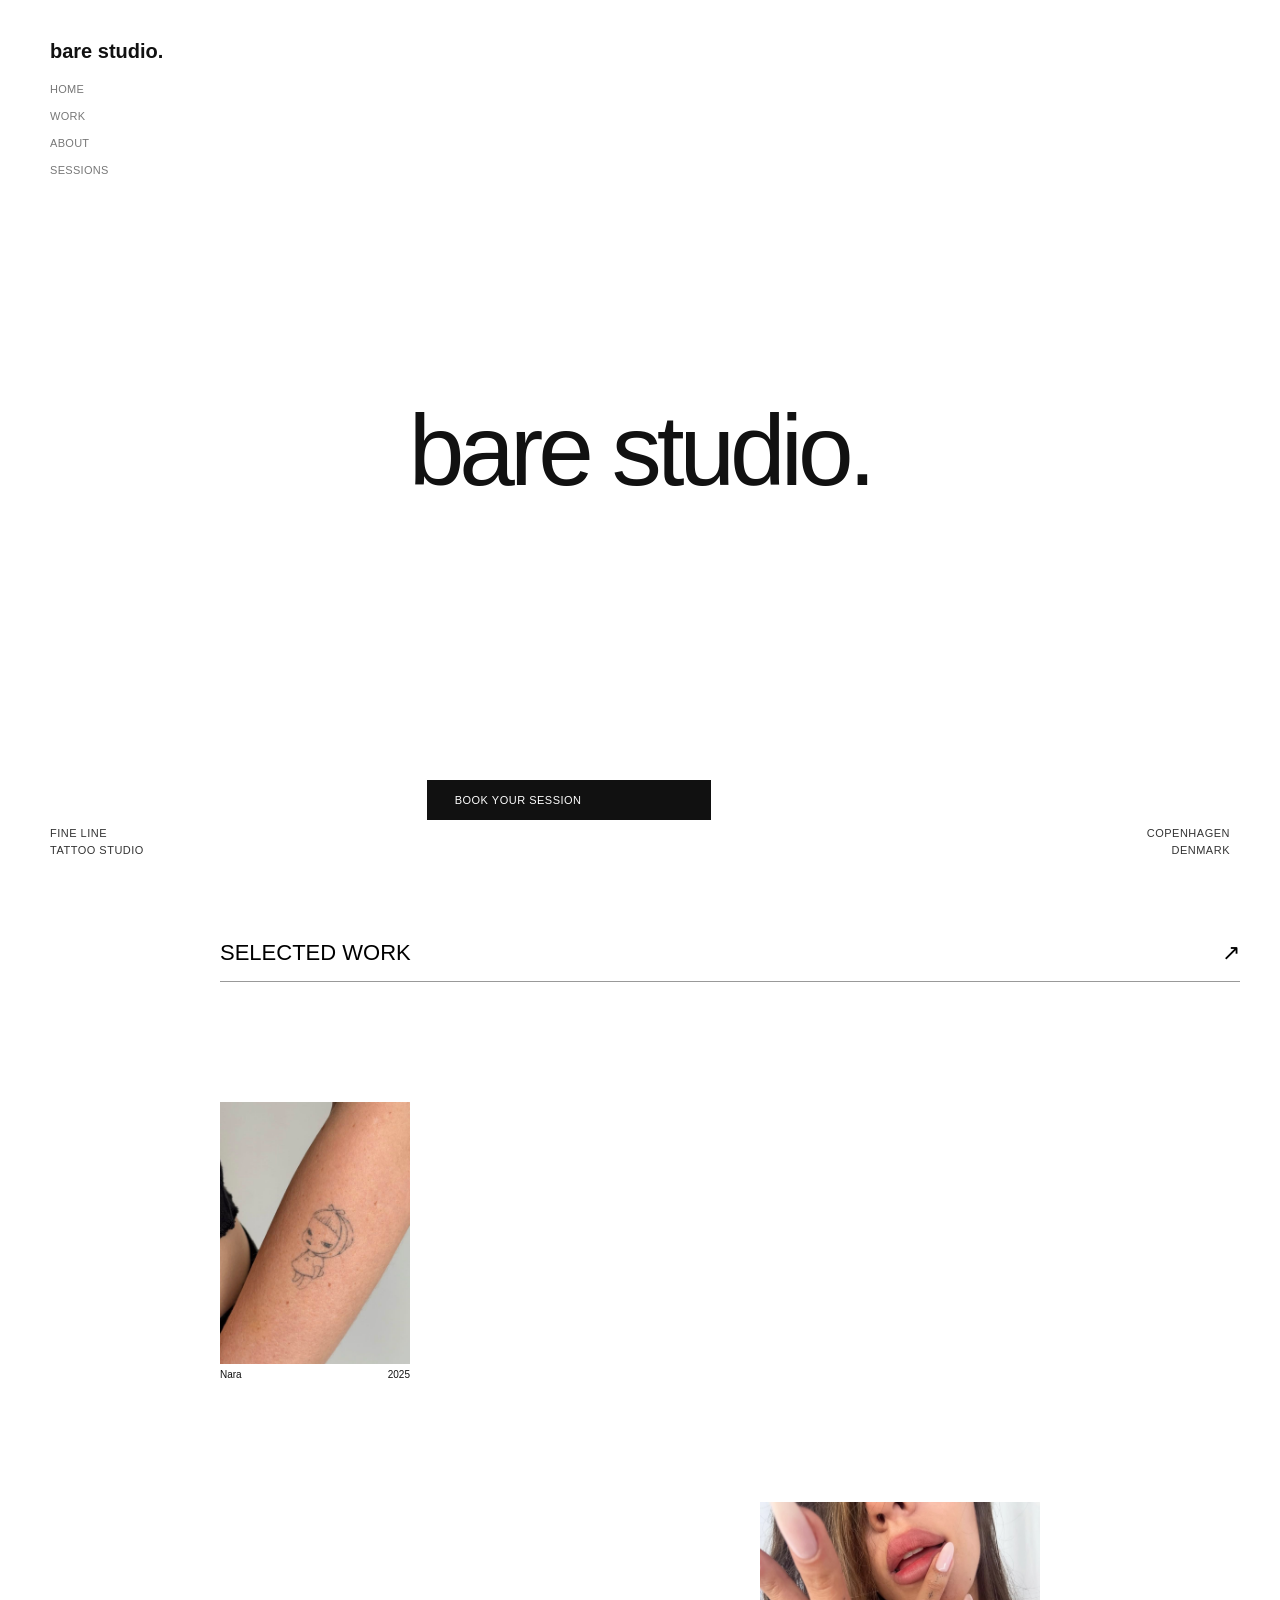
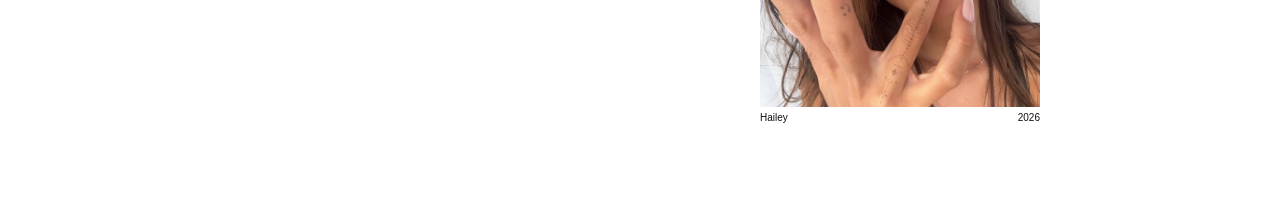
==== index.html @ fa632445 "Selected Work (Comienzo)" ====
<!DOCTYPE html>
<html lang="en">


<head>

    <meta charset="UTF-8">
    <meta name="viwport" content="widht=device-width, initial-scale=1.0">

    <title>bare studio.</title>

    <meta name="description" content="bare studio. Fine Line Tattoo studio in Copenhage.">

    <link rel="stylesheet" href="css/style.css">
</head>

<body>

    <!-- HEADER / MENÚ -->
    <header class="header">

        <div class="logo">
            <a href="./index.html">bare studio.</a>
        </div>

        <nav class="navigation">
            <ul>
                <li><a href="index.html">HOME</a></li>
                <li><a href="work.html">WORK</a></li>
                <li><a href="about.html">ABOUT</a></li>
                <li><a href="sessions.html">SESSIONS</a></li>
            </ul>
        </nav>

    </header>

    <main>
        <section class="hero" id="home">
            <div class="hero-title">
                <h1>bare studio.</h1>
            </div>

            <div class="hero-bottom">

                <div class="hero-info">
                    <p>FINE LINE</p>
                    <p>TATTOO STUDIO</p>
                </div>

                <div class="hero-bottom">
                    <a href="#session">BOOK YOUR SESSION</a>
                </div>

                <div class="hero-location">
                    <p>COPENHAGEN</p>
                    <p>DENMARK</p>
                </div>

            </div>

        </section>
        
    </main>

    <!-- SELECTED WORK -->

    <section class="selected-work">

        <a href="work.html">
            SELECTED WORK
            <span>↗</span>
        </a>

        
    </section>

    <section class="home-work">


        <div>
            <img src="gallery/home/sw 1.jpg" alt="">

            <div class="home-project-info">
                <h3>Nara</h3>
                <h3>2025</h3>
            </div>
        </div>

        <div>
            <img src="gallery/home/sw 2.jpg" alt="">

            <div class="home-project-info">
                <h3>Hailey</h3>
                <h3>2026</h3>
            </div>
        </div>



    </section>






</body>
</html>
---- css/style.css ----
/*GENERAL*/

*{
    margin: 0;
    padding: 0;
    box-sizing: border-box;
}

body {
    background-color: #ffffff;
    color: #111111;
    font-family: Arial, Helvetica, sans-serif;font-family: Arial, Helvetica, sans-serif;
}

/*HEADER*/

.header {
    position: absolute;
    top: 40px;
    left: 50px;
    display: flex;
    flex-direction: column;
    align-items: flex-start;
}

/*LOGO*/

.logo a {
    text-decoration: none;
    color: #111111;
    font-size: 20px;
    font-weight: 600;
    letter-spacing: -0.7;
}

/*LOGO*/

.navigation {
    margin-top: 16px;
}

.navigation ul {
    list-style: none;
    display: flex;
    flex-direction: column;
    gap: 9px;
}

.navigation a {
    text-decoration: none;
    color: #777777;
    font-size: 11px;
    font-weight: 400;
    letter-spacing: 0.3px;
    transition: color 0.3 ease;
}

.navigation a:hover {
    color: #111111;
}


/*HERO /HOME*/

.hero {
    width: 100%;
    height: 100vh;
    min-height: 650px;
    position: relative;
    display: flex;
    justify-content: center;
    align-items: center;
}

.hero-title h1 {
    font-size: 100px;
    font-weight: 500;
    letter-spacing: -5px;
    color: #111111;
}

.hero-bottom {
    position: absolute;
    bottom: 40px;
    width: 100%;
    left: 0;
    display: grid;
    grid-template-columns: 1fr 1fr 1fr;
    align-items:end;
}

.hero-info {
    grid-column: 1;
    justify-self: start;
    margin-left: 50px;
    text-align: left;
}

.hero-info p {
    font-size: 11px;
    line-height: 1.6;
    letter-spacing: 0.5px;
    color: #333333;
}

.hero-bottom {
    grid-column: 2;
    justify-self: center;

}

.hero-bottom a {
    display: inline-block;
    background-color: #111111;
    color: #ffffff;
    text-decoration: none;
    font-size: 11px;
    letter-spacing: 0.5px;
    padding: 14px 28px;
    white-space: nowrap;
    transition: background-color 0.3 ease;
}

.hero-bottom a:hover {
    background-color: #777777;
}

.hero-location {
    grid-column: 3;
    justify-self: end;
    margin-right: 50px;
    text-align: right;
}

.hero-location p {
    font-size: 11px;
    line-height: 1.6;
    letter-spacing: 0.5px;
    color: #333333;
}

/*SELECTED WORK /HOME*/
.selected-work {
    margin-left: 180px;
    padding: 40px;
}

.selected-work a {
    display: flex;
    justify-content: space-between;
    align-items: center;
    text-decoration: none;
    color: black;
    font-size: 22px;
    font-weight: 400;
    border-bottom: 1px solid #999;
    padding-bottom: 15px;
}

.home-work {
    display: grid;
    grid-template-columns: 1fr 1fr;
    column-gap: 60px;
    row-gap: 200px;
    padding: 80px 40px;
    margin-left: 180px;
}



.home-work > div {
    display: flex;
    flex-direction: column;
    width: fit-content;
}

.home-work > div:nth-child(1) {
    grid-column: 1;
    margin-top: 0;
}

.home-work > div:nth-child(2) {
    grid-column: 2;
    margin-top: 400px;
}

.home-work img {
    display: block;
    width: 190px;
    height: auto;
    object-fit: cover;
}

.home-work > div:nth-child(2) img {
    width: 280px;
}

.home-project-info {
    display: flex;
    justify-content: space-between;
    width: 100%;
    margin-top: 5px;
}

.home-project-info h3 {
    font-size: 10px;
    font-weight: 400;
    margin: 0;
}
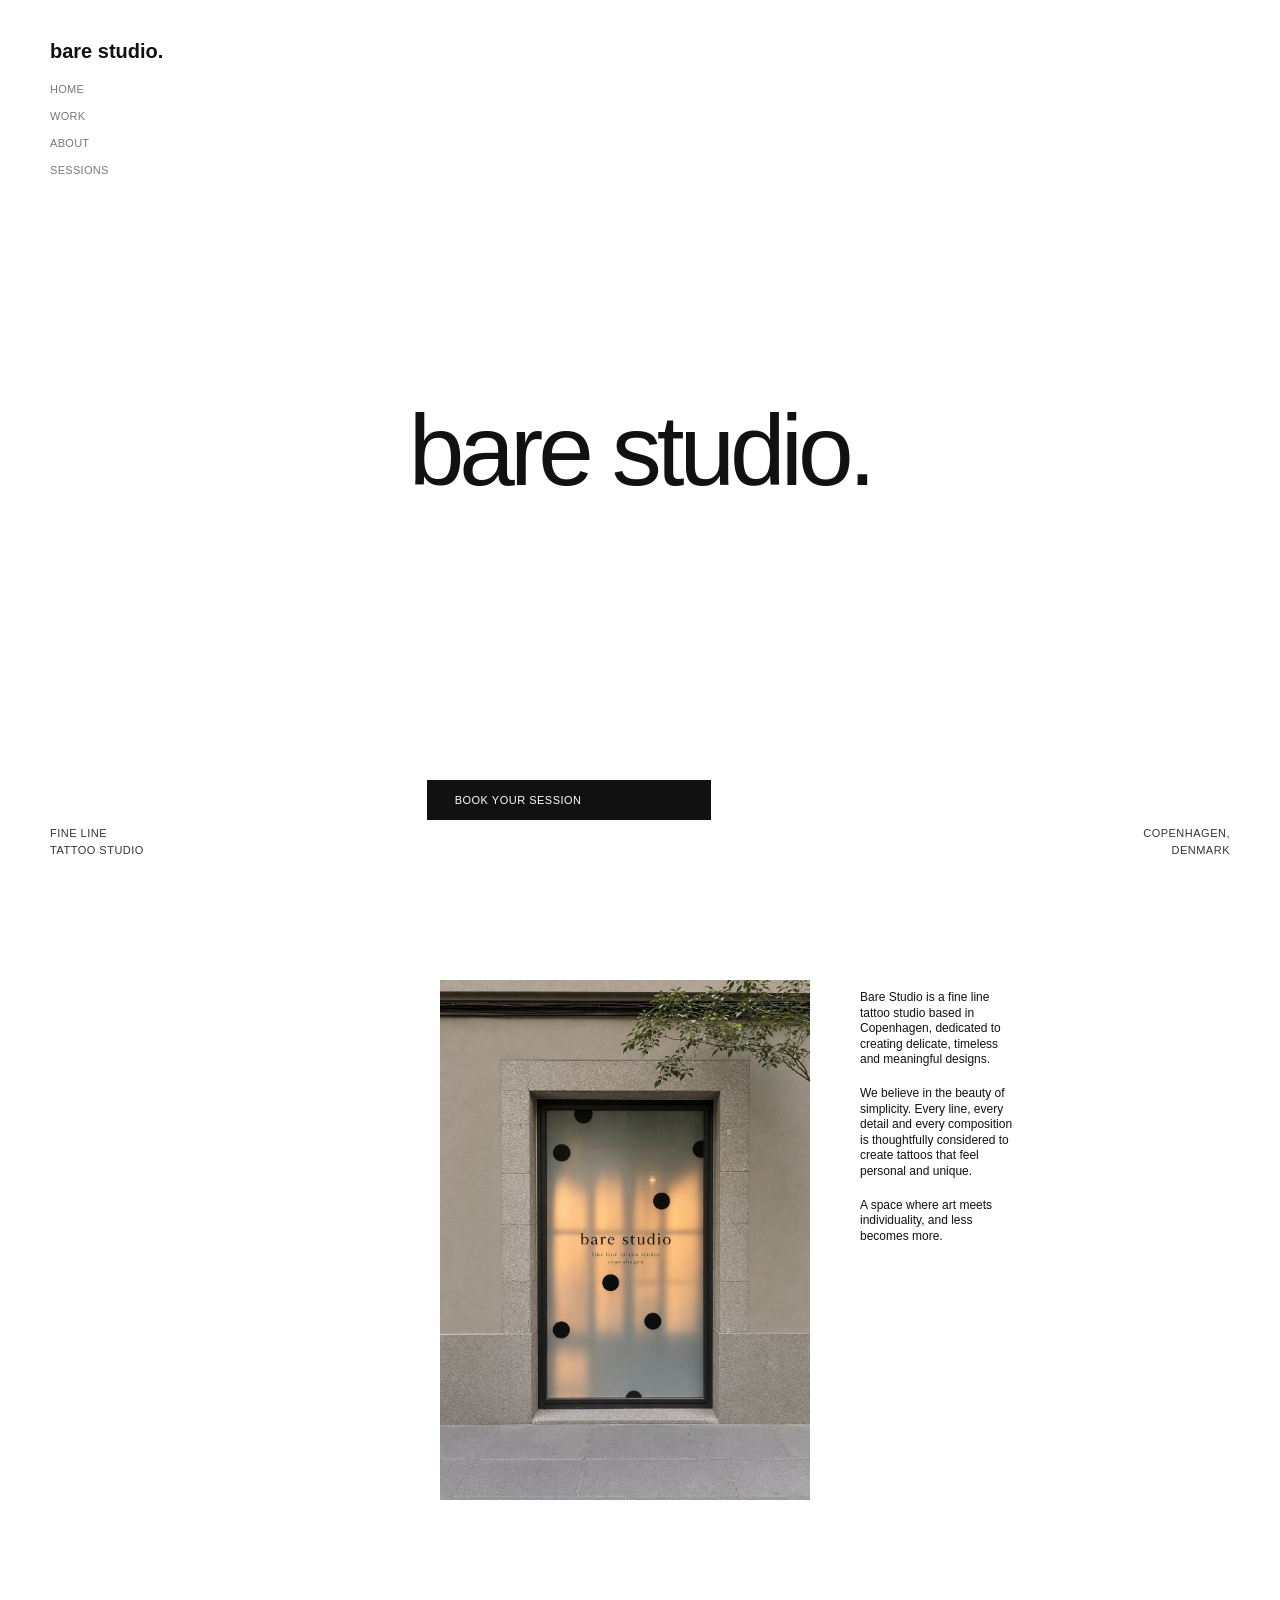
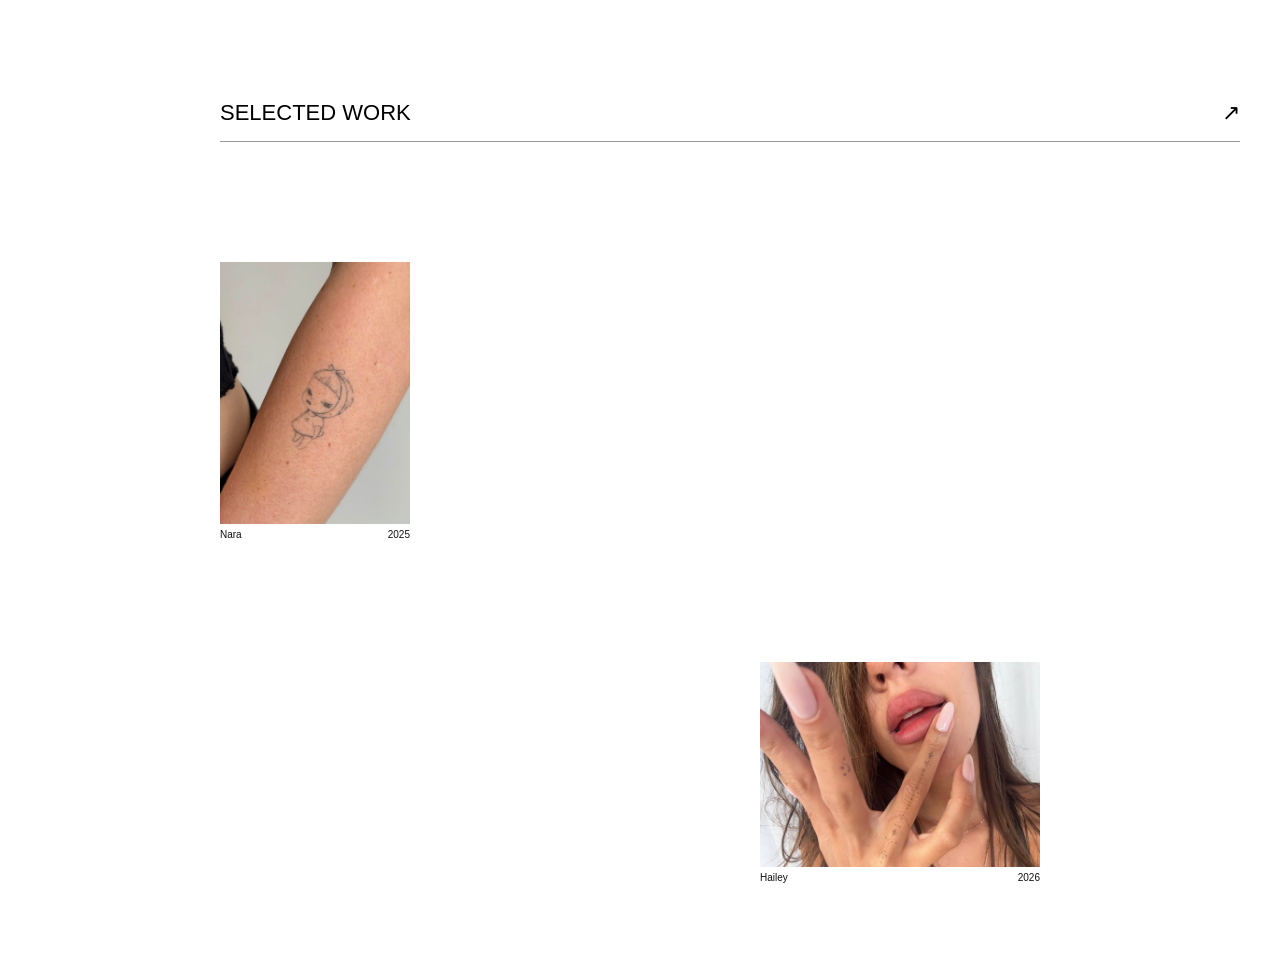
==== commit 05ce9d6a: "About & Work (Comienzo)" ====
--- a/index.html
+++ b/index.html
@@ -34,75 +34,109 @@
 
     </header>
 
-    <main>
-        <section class="hero" id="home">
-            <div class="hero-title">
-                <h1>bare studio.</h1>
+<main>
+    <section class="hero" id="home">
+        <div class="hero-title">
+            <h1>bare studio.</h1>
+        </div>
+
+        <div class="hero-bottom">
+
+            <div class="hero-info">
+                <p>FINE LINE</p>
+                <p>TATTOO STUDIO</p>
             </div>
 
             <div class="hero-bottom">
-
-                <div class="hero-info">
-                    <p>FINE LINE</p>
-                    <p>TATTOO STUDIO</p>
-                </div>
-
-                <div class="hero-bottom">
-                    <a href="#session">BOOK YOUR SESSION</a>
-                </div>
-
-                <div class="hero-location">
-                    <p>COPENHAGEN</p>
-                    <p>DENMARK</p>
-                </div>
-
+                <a href="#session">BOOK YOUR SESSION</a>
             </div>
 
-        </section>
+            <div class="hero-location">
+                <p>COPENHAGEN,</p>
+                <p>DENMARK</p>
+            </div>
+
+        </div>
+
+    </section>
         
-    </main>
+</main>
+
+<!-- STUDIO INTRO -->
+
+<section class="studio-intro">
+
+    <div class="studio-image">
+        <img src="gallery/home/studio.png"
+             alt="">
+    </div>
+
+    <div class="studio-description">
+
+        <p>
+            Bare Studio is a fine line tattoo studio
+            based in Copenhagen, dedicated to creating
+            delicate, timeless and meaningful designs.
+        </p>
+
+        <p>
+            We believe in the beauty of simplicity.
+            Every line, every detail and every
+            composition is thoughtfully considered
+            to create tattoos that feel personal
+            and unique.
+        </p>
+
+        <p>
+            A space where art meets individuality,
+            and less becomes more.
+        </p>
+
+    </div>
+
+</section>
 
     <!-- SELECTED WORK -->
 
-    <section class="selected-work">
+<section class="selected-work">
 
-        <a href="work.html">
-            SELECTED WORK
-            <span>↗</span>
-        </a>
+    <a href="work.html">
+        SELECTED WORK
+        <span>↗</span>
+    </a>
 
         
-    </section>
+</section>
 
-    <section class="home-work">
+<section class="home-work">
 
 
-        <div>
-            <img src="gallery/home/sw 1.jpg" alt="">
+    <div>
+        <img src="gallery/home/sw 1.jpg" alt="">
 
-            <div class="home-project-info">
-                <h3>Nara</h3>
-                <h3>2025</h3>
-            </div>
+        <div class="home-project-info">
+            <h3>Nara</h3>
+            <h3>2025</h3>
         </div>
+    </div>
 
-        <div>
-            <img src="gallery/home/sw 2.jpg" alt="">
+    <div>
+        <img src="gallery/home/sw 2.jpg" alt="">
 
-            <div class="home-project-info">
-                <h3>Hailey</h3>
-                <h3>2026</h3>
-            </div>
+        <div class="home-project-info">
+            <h3>Hailey</h3>
+            <h3>2026</h3>
         </div>
+    </div>
 
 
 
-    </section>
-
-
+</section>
 
 
 
 
 </body>
+
+
 </html>
--- a/css/style.css
+++ b/css/style.css
@@ -33,7 +33,7 @@
     letter-spacing: -0.7;
 }
 
-/*LOGO*/
+/*MENÚ*/
 
 .navigation {
     margin-top: 16px;
@@ -139,6 +139,45 @@
     color: #333333;
 }
 
+/*INTRO /HOME*/
+
+.studio-intro {
+    margin-left: 180px;
+    padding: 80px 40px 160px;
+    display: flex;
+    justify-content: center;
+    align-items: flex-start;
+    gap: 50px;
+}
+
+
+.studio-image {
+    width: 370px;
+    flex-shrink: 0;
+}
+
+.studio-image img {
+    display: block;
+    width: 100%;
+    height: 520px;
+    object-fit: cover;
+}
+
+
+.studio-description {
+    width: 160px;
+    padding-top: 10px;
+}
+
+.studio-description p {
+    font-size: 12px;
+    font-weight: 400;
+    line-height: 1.3;
+    color: #111111;
+    margin: 0 0 18px;
+}
+
+
 /*SELECTED WORK /HOME*/
 .selected-work {
     margin-left: 180px;
@@ -206,4 +245,184 @@
     font-size: 10px;
     font-weight: 400;
     margin: 0;
+}
+
+
+/*GALLERY /WORK*/
+
+.gallery-section {
+    margin-left: 180px;
+    min-height: 100vh;
+    padding: 100px 40px;
+
+    display: flex;
+    flex-direction: column;
+    align-items: center;
+}
+
+
+.gallery-categories {
+    display: flex;
+    justify-content: center;
+    gap: 55px;
+    margin-bottom: 40px;
+}
+
+.gallery-categories a {
+    text-decoration: none;
+    color: #777777;
+    font-size: 13px;
+    font-weight: 400;
+    padding-bottom: 5px;
+}
+
+.gallery-categories a:hover,
+.gallery-categories a.active {
+    color: #111111;
+    border-bottom: 1px solid #111111;
+}
+
+
+
+.gallery-container {
+    width: 520px;
+    max-width: 100%;
+}
+
+.gallery-image {
+    width: 100%;
+    height: 400px;
+}
+
+.gallery-image img {
+    width: 100%;
+    height: 100%;
+    object-fit: cover;
+    display: block;
+}
+
+
+
+.gallery-controls {
+    display: flex;
+    justify-content: space-between;
+    align-items: center;
+    margin-top: 12px;
+}
+
+.gallery-arrow {
+    width: 40px;
+    height: 20px;
+    border: 1px solid #999999;
+    background: transparent;
+    color: #555555;
+    font-size: 14px;
+    cursor: pointer;
+}
+
+.gallery-arrow:hover {
+    background-color: #111111;
+    color: white;
+}
+
+.gallery-counter {
+    font-size: 10px;
+    color: #777777;
+}
+
+
+
+
+
+/*WHO ARE WE? /ABOUT*/
+
+
+.about-title {
+    font-size: 20px;
+    font-weight: 400;
+    color: #111111;
+    text-align: right;
+    margin: 0 0 30px 0;
+}
+
+.about-section {
+    margin-left: 180px;
+    min-height: 100vh;
+    padding: 80px 40px;
+    display: flex;
+    flex-direction: column;
+    justify-content: flex-start;
+    align-items: flex-end;
+}
+
+
+.artists-container {
+    display: flex;
+    gap: 22px;
+    margin-right: 0;
+}
+
+
+.artist-card {
+    width: 225px;
+    min-height: 510px;
+    border: 1px solid #999999;
+    padding: 15px 20px;
+    display: flex;
+    flex-direction: column;
+    align-items: center;
+}
+
+
+.artist-star {
+    align-self: flex-start;
+    font-size: 15px;
+    color: #111111;
+}
+
+
+.artist-image {
+    width: 160px;
+    height: 225px;
+    margin-top: 75px;
+}
+
+.artist-image img {
+    width: 100%;
+    height: 100%;
+    object-fit: cover;
+}
+
+
+.artist-name {
+    width: 100%;
+    text-align: right;
+    font-size: 9px;
+    font-weight: 400;
+    margin-top: 8px;
+}
+
+
+
+.artist-info {
+    width: 100%;
+    margin-top: 20px;
+}
+
+.artist-info p {
+    font-size: 9px;
+    color: #555555;
+    margin-bottom: 15px;
+}
+
+
+.artist-quote {
+    font-size: 9px;
+    font-family: serif;
+    font-style: italic;
+    color: #777777;
+    text-align: right;
+    line-height: 1.6;
+    margin-top: auto;
+    margin-bottom: 20px;
 }
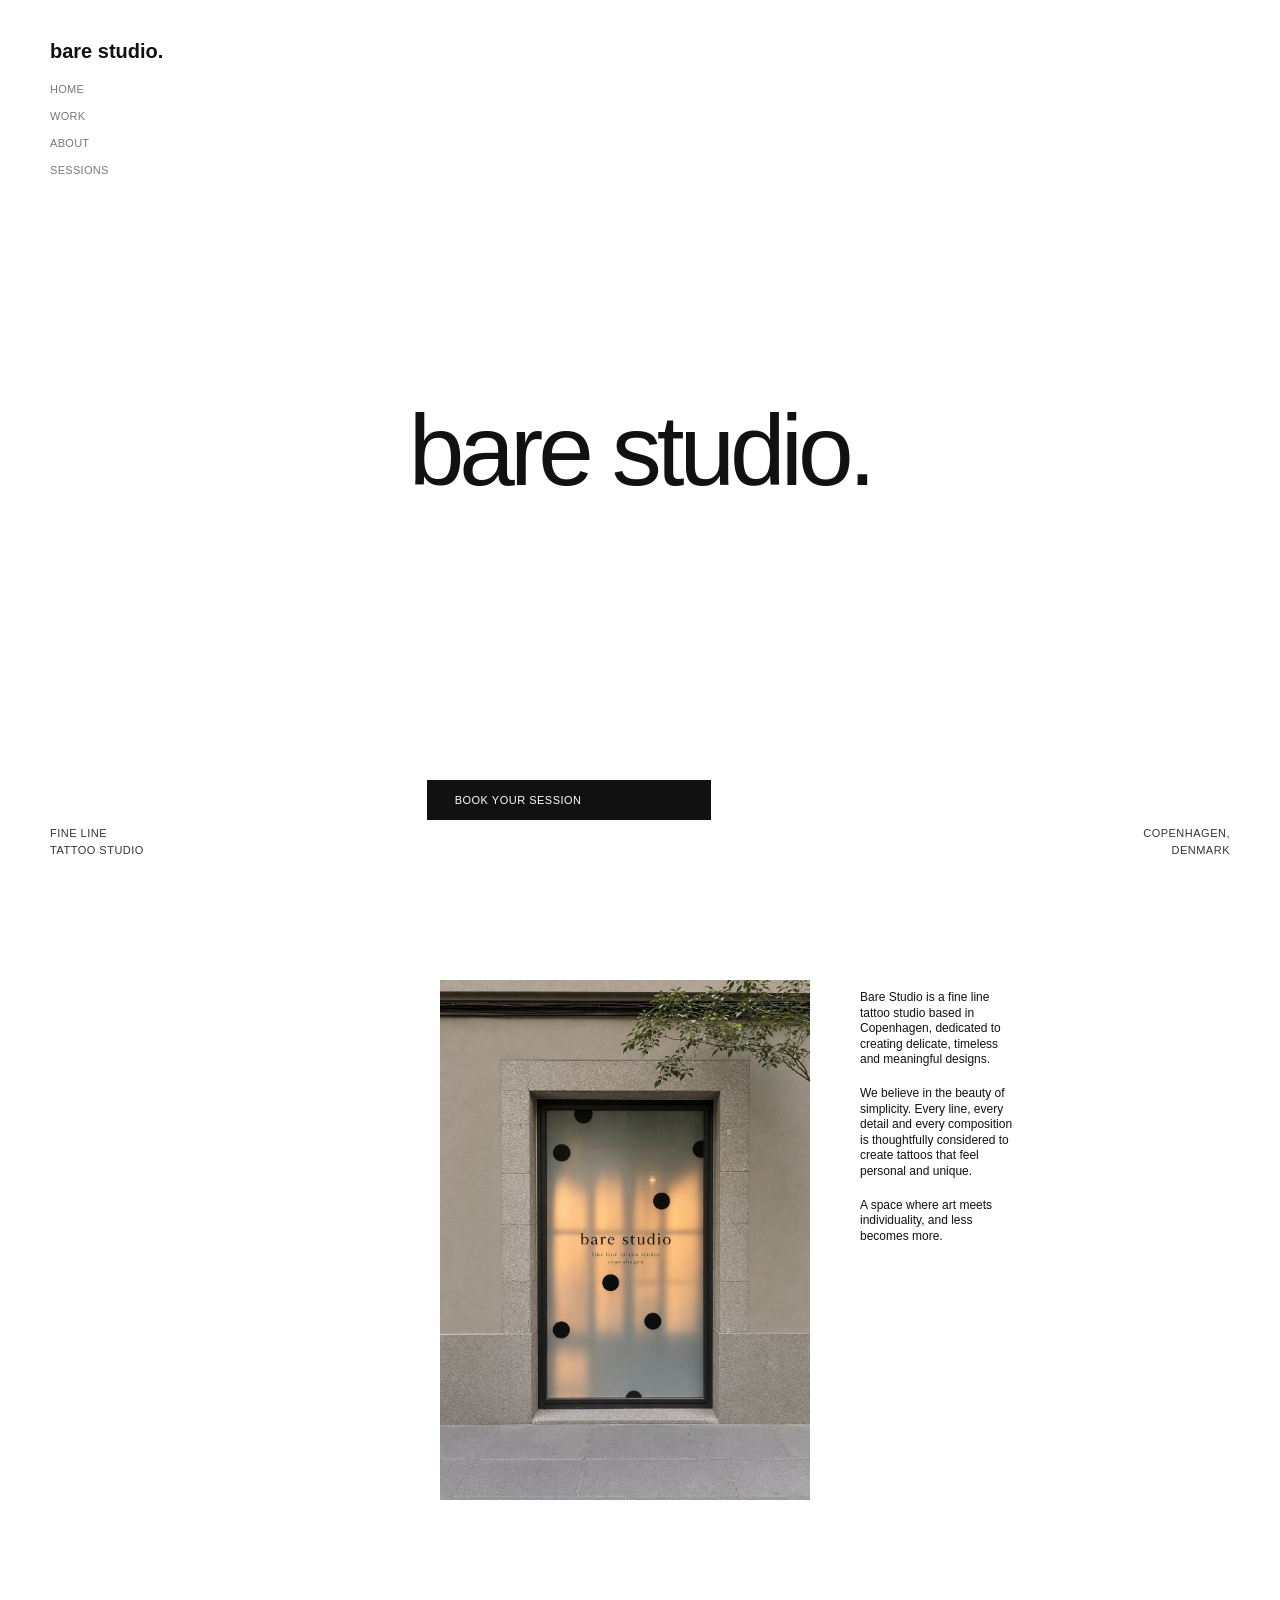
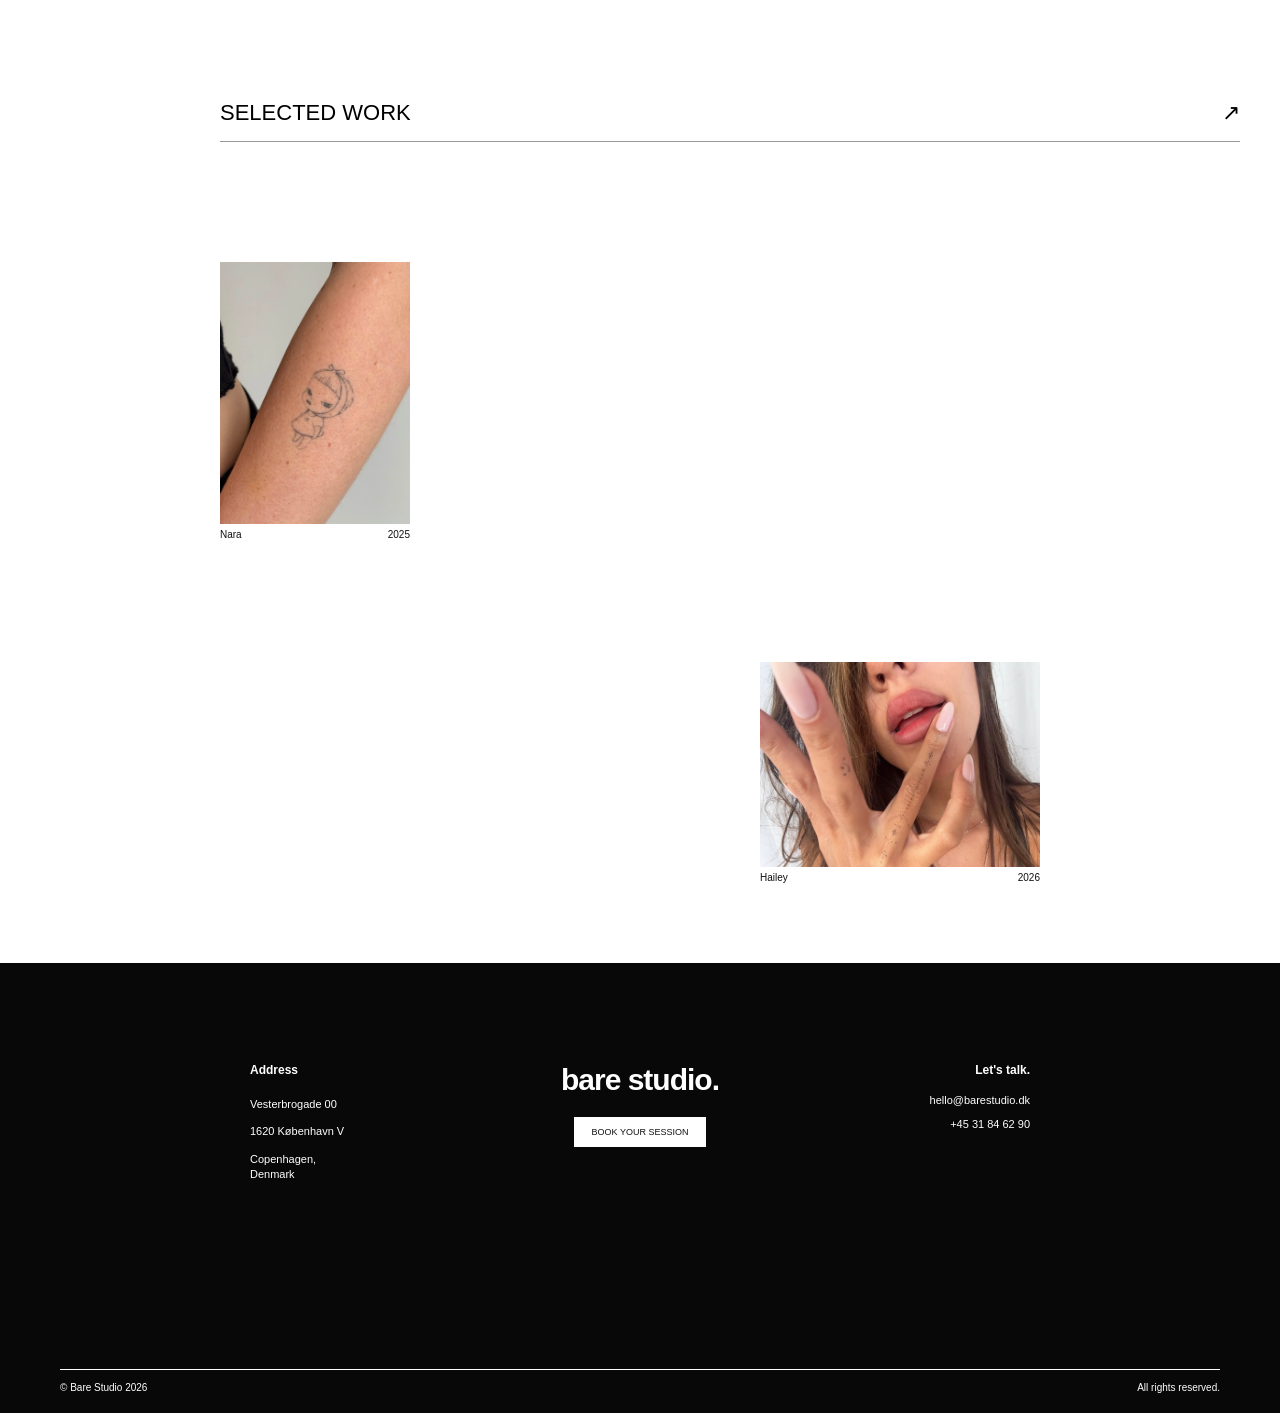
==== commit 8611ccc2: "Footer" ====
--- a/index.html
+++ b/index.html
@@ -134,6 +134,60 @@
 </section>
 
 
+<!-- FOOTER -->
+
+<footer class="footer">
+
+    <div class="footer-content">
+
+        <div class="footer-address">
+
+            <h4>Address</h4>
+
+            <p>Vesterbrogade 00</p>
+            <p>1620 København V</p>
+            <p>Copenhagen,<br>Denmark</p>
+
+        </div>
+
+        <div class="footer-center">
+
+            <h2>bare studio.</h2>
+
+            <a href="sessions.html" class="footer-button">
+                BOOK YOUR SESSION
+            </a>
+
+        </div>
+
+        <div class="footer-contact">
+
+            <h4>Let's talk.</h4>
+
+            <a href="mailto:hello@barestudio.dk">
+                hello@barestudio.dk
+            </a>
+
+            <a href="tel:+4531846290">
+                +45 31 84 62 90
+            </a>
+
+        </div>
+
+    </div>
+
+    
+    <div class="footer-bottom">
+
+        <span>© Bare Studio 2026</span>
+
+        <span>All rights reserved.</span>
+
+    </div>
+
+</footer>
+
+
 
 
 </body>
--- a/css/style.css
+++ b/css/style.css
@@ -425,4 +425,122 @@
     line-height: 1.6;
     margin-top: auto;
     margin-bottom: 20px;
+}
+
+
+
+
+/* FOOTER */
+
+.footer {
+    background-color: #080808;
+    color: #ffffff;
+    width: 100%;
+    margin-left: 0;
+    padding: 100px 60px 20px;
+    min-height: 450px;
+    display: flex;
+    flex-direction: column;
+    justify-content: space-between;
+}
+
+
+.footer-content {
+    display: flex;
+    justify-content: center;
+    align-items: flex-start;
+    gap: 100px;
+    width: 100%;
+}
+
+
+.footer-address {
+    width: 180px;
+    text-align: left;
+}
+
+.footer-address h4 {
+    font-size: 12px;
+    font-weight: 600;
+    margin-bottom: 20px;
+}
+
+.footer-address p {
+    font-size: 11px;
+    line-height: 1.4;
+    margin-bottom: 12px;
+}
+
+
+.footer-center {
+    width: 220px;
+    display: flex;
+    flex-direction: column;
+    align-items: center;
+    text-align: center;
+}
+
+.footer-center h2 {
+    font-size: 30px;
+    font-weight: 600;
+    letter-spacing: -1px;
+    margin: 0 0 20px;
+}
+
+
+.footer-button {
+    display: inline-block;
+    background-color: #ffffff;
+    color: #111111;
+    text-decoration: none;
+    font-size: 9px;
+    padding: 10px 18px;
+    transition: 0.3s ease;
+}
+
+.footer-button:hover {
+    background-color: #cccccc;
+}
+
+
+.footer-contact {
+    width: 180px;
+    display: flex;
+    flex-direction: column;
+    align-items: flex-end;
+    text-align: right;
+    gap: 12px;
+}
+
+.footer-contact h4 {
+    font-size: 12px;
+    font-weight: 600;
+    margin: 0 0 5px;
+}
+
+.footer-contact a {
+    color: #ffffff;
+    text-decoration: none;
+    font-size: 11px;
+}
+
+.footer-contact a:hover {
+    text-decoration: underline;
+}
+
+
+
+.footer-bottom {
+    display: flex;
+    justify-content: space-between;
+    align-items: center;
+    width: 100%;
+    border-top: 1px solid #ffffff;
+    padding-top: 12px;
+    margin-top: 100px;
+}
+
+.footer-bottom span {
+    font-size: 10px;
+    color: #ffffff;
 }
